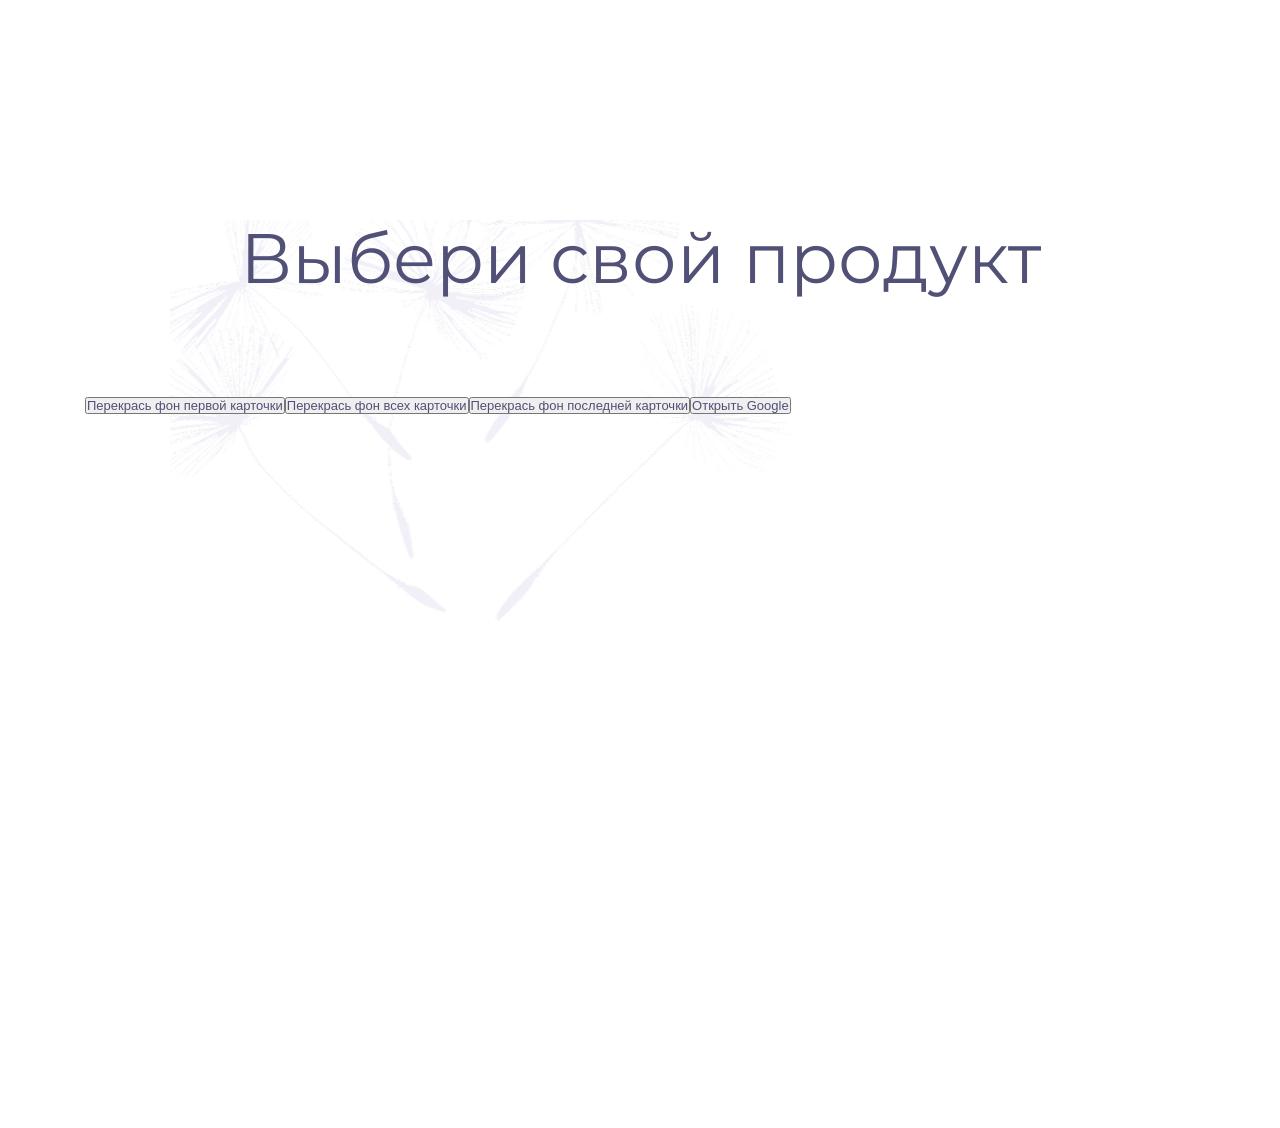
==== index.html @ 6c1dc1a9 "(Homework №8): fixed errors" ====
<!DOCTYPE html>
<html lang="en">

<head>
  <meta charset="UTF-8">
  <meta name="viewport" content="width=device-width, initial-scale=1.0">
  <link rel="preconnect" href="https://fonts.googleapis.com">
  <link rel="preconnect" href="https://fonts.gstatic.com" crossorigin>
  <link href="https://fonts.googleapis.com/css2?family=Montserrat:ital,wght@0,100..900;1,100..900&display=swap"
    rel="stylesheet">
  <title>Product card</title>
  <link rel="stylesheet" href="style.css">
</head>

<body style="font-family: Montserrat;">
  <div class="all-elements">
    <div class="background-picture">
      <h1 class="product-selection_title">Выбери свой продукт</h1>
      <div class="buttons">
        <button id="recolor-first-card-button">Перекрась фон первой карточки</button>
        <button id="recolor-all-card-button">Перекрась фон всех карточки</button>
        <button id="recolor-last-card-button">Перекрась фон последней карточки</button>
        <button id="open-google-button">Открыть Google</button>
      </div>
      <div class="products-list">
      </div>
    </div>
  </div>
  <template id="product-template">
    <div class="product-card">
      <img class="product-image">
      <p class="product-skin-type"></p>
      <h3 class="product-title"></h3>
      <p class="product-description"></p>
      <span class="product-card_text">Состав:</span>
      <ul class="product-compound"></ul>
      <div class="product-price">
        <span class="price-label">Цена:</span>
        <span class="price"></span>
      </div>
    </div>
  </template>
  <script type="module" src="homework-8.js"></script>
</body>

</html>
---- style.css ----
* {
  box-sizing: border-box;
  padding: 0;
  color: #515076;
  line-height: 13px;
  font-size: 13px;
  letter-spacing: normal;
}

.all-elements {
  max-width: 1110px;
  width:100%;
  margin: 0% auto;
}

.product-selection_title {
  max-width: 850px;
  width: 100%;
  margin: 220px auto 100px;
  text-align: center;
  font-weight: 400;
  font-size: 70px;
  color: #515076;
  line-height: 1.1;
}

.background-picture {
  position: relative;
  background: url("image/bg-flowers.png");
  background-repeat: no-repeat; 
  background-position: left 85px top -100px;
  background-size: 650px auto;
  width: 100%;
  min-height: 100vh;
}

.buttons {
  display: flex;
  top: 120px;
  right: -20%;
  margin-bottom: 50px;
  width: 100%;
  border-radius: 0
}

.products-list {
  display: flex;
  flex-wrap: wrap;
  justify-content: center;
  width: 100%;
  gap: 30px;
}

.product-card {
  display: flex;
  flex-direction: column;
  flex: 1 1 300px;
  max-width: 340px;
  min-height: 573px;
  background-color: #f7f7fa;
  border: 1px solid #f7f7fa;
  padding: 25px;
}

.product-image {
  width: 290px;
  margin: 0 auto;
}

.product-skin-type {
  font-weight: 400;
  font-size: 12px;
  line-height: 24px;
  text-transform: uppercase;
  color: #A5A3B9;
}

.product-card_text {
  display: block;
  margin-bottom: 5px;
  font-weight: 400;
}

.product-title {
  font-size: 20px;
  line-height:1.3;
  color: #515076;
}

.product-description { 
  margin-bottom: 15px;
  line-height: 20px;
}

.product-compound {
  list-style-type: circle;
  padding-left: 17px;
  margin-bottom: 25px;
  margin-top: 5px;
}

.product-price {
  display: flex;
  justify-content: space-between;
  align-items: center;
  margin-top: auto;
}

.product-label {
  font-weight: 400;
  font-size: 20px;
  line-height: 24px;
}

.product-card.is-purple {
  background-color: #600361 !important;
  color: white;
}
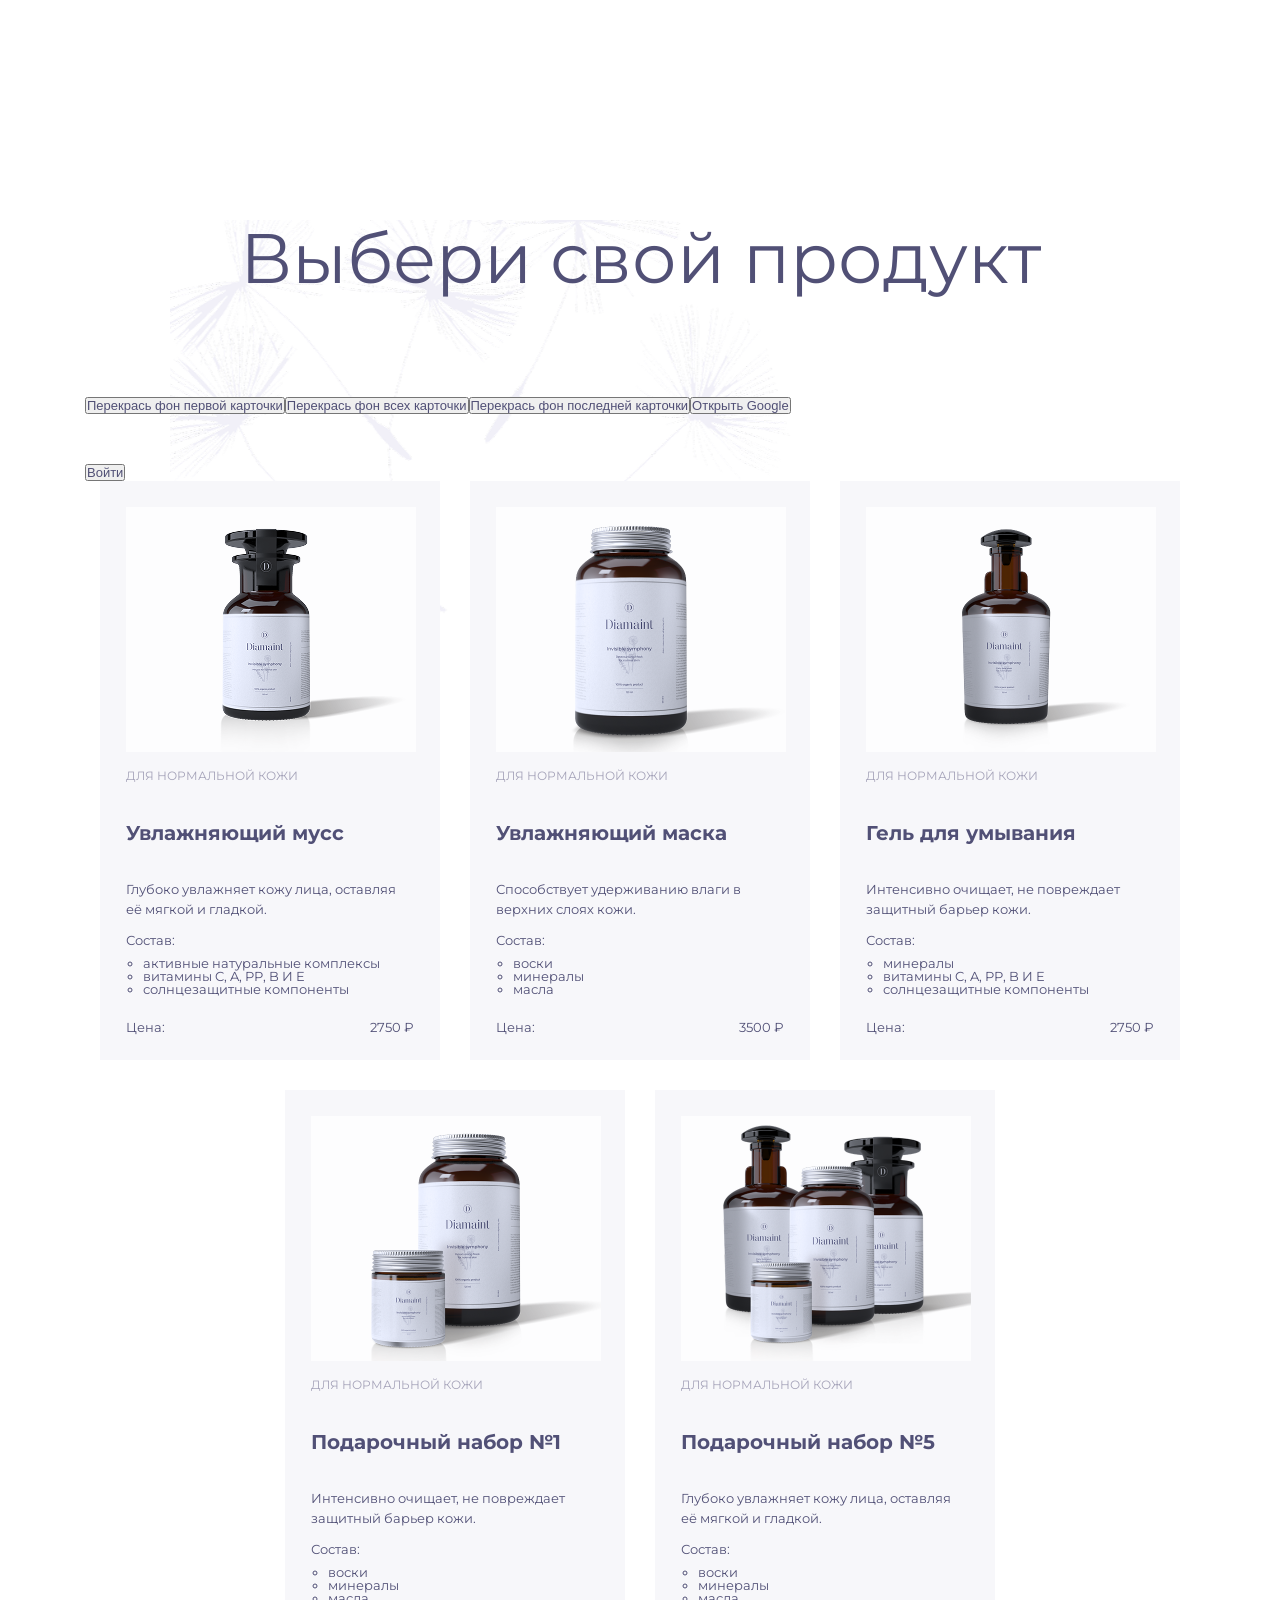
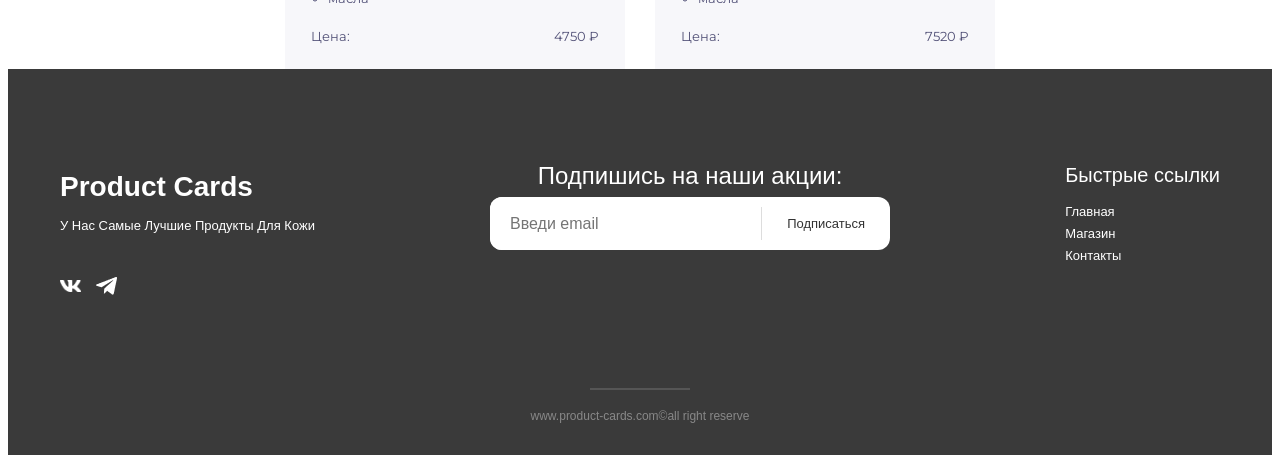
==== commit c1d955ee: "Homework №9: form and modal window" ====
--- a/index.html
+++ b/index.html
@@ -22,8 +22,10 @@
         <button id="recolor-last-card-button">Перекрась фон последней карточки</button>
         <button id="open-google-button">Открыть Google</button>
       </div>
-      <div class="products-list">
+      <div class="registration">
+          <button type="submit" class="open-btn">Войти</button>
       </div>
+      <div class="products-list"></div>
     </div>
   </div>
   <template id="product-template">
@@ -40,7 +42,79 @@
       </div>
     </div>
   </template>
-  <script type="module" src="homework-8.js"></script>
+
+  <footer class="footer">
+
+    <div class="footer__container">
+
+      <div class="footer__brand">
+        <div class="footer__title">Product Cards</div>
+        <p class="footer__description">У Нас Самые Лучшие Продукты Для Кожи</p>
+        <div class="footer__socials">
+          <a href="https://t.me"> <img src="./image/telegram.png" alt="telegram"></a>
+          <a href="https://vk.com"> <img src="./image/vk.png" alt="vk"></a>
+        </div>
+      </div>
+      
+      <div class="footer__subscribe">
+        <div class="footer__subscribe-label">Подпишись на наши акции:</div>
+        <form class="subscribe-form" id="subscribe-form" action="" method="get">
+          <input type="email" name="email" class="subscribe-form__input" placeholder="Введи email" required>
+          <button type="submit" class="subscribe-form__button">Подписаться</button>
+        </form>
+      </div>
+
+      <nav class="footer__nav">
+        <h4><a href="#">Быстрые ссылки</a></h4>
+        <ul>
+          <li><a href="#">Главная</a></li>
+          <li><a href="#">Магазин</a></li>
+          <li><a href="#">Контакты</a></li>
+        </ul>
+      </nav> 
+    </div>
+
+    <div class="footer__bottom">
+      <hr class="footer__divider">
+      <p class="footer__copyright">www.product-cards.com©all right reserve</p>
+    </div>
+
+  </footer>
+
+  <div class="overlay" id="modalOverlay">
+    <form id="reg-form">
+      <span class="close-cross">&times;</span> 
+      <h1>Регистрация</h1>
+
+      <div class="form-group">
+        <label for="firstname">Имя</label>
+        <input id="firstname" placeholder="Введите своё имя" name="firstname" type="text"required>
+      </div>
+      <div class="form-group">
+        <label for="lastname">Фамилию</label>
+        <input id="lastname" placeholder="Введите свою фамилию" name="lastname" type="text"required>
+      </div>
+      <div class="form-group">
+        <label for="dob">Дата рождения</label>
+        <input id="dob" placeholder="Введите свою дату рождения" name="dateOfBirth" type="date"required>
+      </div>
+      <div class="form-group">
+        <label for="userName">Логин</label>
+        <input id="userName" placeholder="Логин" name="userName" type="text"required>
+      </div>
+      <div class="form-group">
+        <label for="password">Пароль</label>
+        <input id="password" placeholder="Пароль" name="password" type="password" minlength="6" required>
+      </div>
+      <div class="form-group">
+        <label for="confirmPassword">Повторите пароль</label>
+        <input id="confirmPassword" placeholder="Повторите пароль" name="confirmPassword" type="password"required>
+      </div>
+      <button type="submit">Зарегистрироваться</button>
+      <button type="button" id="cancel-btn">Закрыть</button>
+    </form>
+  </div>
+  <script type="module" src="homework-9.js"></script>
 </body>
 
 </html>
--- a/style.css
+++ b/style.css
@@ -115,4 +115,209 @@
 .product-card.is-purple {
   background-color: #600361 !important;
   color: white;
+}
+.footer {
+  background-color: #3A3A3A;
+  padding: 60px 0 20px; /* Увеличили отступ сверху для красоты */
+  color: #ffffff;
+  text-align: center;
+  font-family: Arial, sans-serif;
+}
+/* ЦЕНТРАЛЬНАЯ КОЛОНКА (Контейнер) */
+.footer__container {
+  display: flex;
+  justify-content: space-between;
+  align-items: flex-start; /* Выравнивает все три головы по верхней линии */
+  max-width: 1200px;
+  margin: 0 auto;
+  padding: 40px 20px;
+}
+/* ЛЕВАЯ КОЛОНКА (Media) */
+.footer__brand {
+  margin-top: 0; /* Обнулили, чтобы не падало ниже остальных */
+}
+
+.footer__brand img {
+  width: 21px;
+  height: 21px;
+  object-fit: contain;
+  margin-right: 15px; /* Отступ между иконками */
+  filter: brightness(0) invert(1);
+}
+
+.footer__title {
+  font-weight: 700;
+  font-size: 28px;
+  margin: 0 0 10px 0; /* Только отступ вниз */
+  color: #ffffff;
+  text-align: left; 
+  line-height: 1.3;
+}
+
+.footer__description {
+  color: #ffffff;
+  text-align: left; 
+  margin-bottom: 40px; /* Это расстояние отодвинет иконки ниже от текста */
+  line-height: 1.3;   
+}
+
+.footer__socials {
+  display: flex;
+  margin-top: 20px; /* Расстояние от текста до иконок */
+  width: auto;      /* Убрали 20px, чтобы иконки не теснились */
+}
+/* Блок МЕНЮ и ССЫЛОК */
+.footer__nav h4 {
+  margin: 0 0 15px 0 !important; /* Убрали отступ сверху, чтобы выровнять в ряд */
+  padding: 0 !important;
+  line-height: 1.2;
+}
+
+.footer__nav h4 a {
+  color: #ffffff;
+  text-decoration: none;
+  font-size: 20px;
+  font-weight: 400;
+}
+
+.footer__nav ul li a {
+  color: #ffffff;
+  text-decoration: none;
+  line-height: 1.7;
+}
+
+.footer__nav ul {
+  list-style: none;
+  padding-left: 0;
+  margin-top: 10px;
+  text-align: left; 
+}
+/* ФОРМА ПОДПИСКИ */
+.footer__subscribe {
+  display: flex;
+  flex-direction: column;
+  align-items: center; /* Центрирует текст СТРОГО над формой */
+}
+
+.footer__subscribe-label {
+  color: #ffffff;
+  font-weight: 400;
+  font-size: 24px;
+  margin: 0 0 15px 0; /* Отступ только вниз до формы */
+  width: auto;
+  height: auto;
+  text-align: center;
+}
+
+.subscribe-form {
+  display: flex;
+  background-color: #fff;
+  border-radius: 12px;
+  width: 400px;
+  margin: 0; /* Убрали auto, центрует родитель .footer-center */
+  overflow: hidden;
+}
+
+.subscribe-form__input {
+  flex-grow: 1;
+  border: none;
+  padding: 15px 20px;
+  outline: none;
+  font-size: 16px;
+  color: #333; /* Текст в поле будет темным */
+}
+
+.subscribe-form__button {
+  background: none;
+  border: none;
+  border-left: 1px solid #ddd;
+  padding: 10px 25px;
+  margin: 10px 0;
+  cursor: pointer;
+  font-weight: 500;
+  color: #333;
+  transition: 0.2s;
+}
+
+.subscribe-form__button:hover {
+  color: #000;
+}
+/* НИЖНЯЯ ЧАСТЬ ФУТЕРА */
+.footer__bottom {
+  margin-top: 50px;
+  text-align: center;
+}
+
+.footer__divider {
+  width: 100px;
+  border: 0.5px solid #555;
+  margin: 20px auto;
+}
+
+.footer__copyright {
+  color: #888;
+  font-size: 12px;
+}
+.overlay {
+  display: none; /* Скрыто по умолчанию */
+  position: fixed;
+  top: 0;
+  left: 0;
+  width: 100%;
+  height: 100%;
+  background-color: rgba(0, 0, 0, 0.7); /* Черный на 70% прозрачности */
+  z-index: 1000;
+  
+  /* Центрируем форму внутри оверлея */
+  align-items: center;
+  justify-content: center;
+}
+
+.overlay.modal-showed {
+  display: flex; /* Показываем, когда добавлен класс */
+
+}
+
+
+#reg-form {
+  background: white;
+  padding: 30px;
+  border-radius: 10px;
+  display: flex;
+  flex-direction: column;
+  gap: 15px; /* Отступы между инпутами */
+  width: 100%;
+  max-width: 400px;
+  box-shadow: 0 4px 15px rgba(0, 0, 0, 0.3);
+}
+.close-cross {
+  position: absolute;
+  top: 10px;
+  right: 15px;
+  font-size: 24px;
+  cursor: pointer;
+  color: #999;
+}
+.close-cross:hover {
+  color: #000; /* Темнеет при наведении */
+}
+#cancel-btn {
+  background-color: #ccc;
+  color: #333;
+  margin-top: 5px;
+}
+
+#reg-form input {
+  padding: 10px;
+  border: 1px solid #ccc;
+  border-radius: 4px;
+}
+
+#reg-form button {
+  padding: 12px;
+  background-color: #007bff;
+  color: white;
+  border: none;
+  border-radius: 4px;
+  cursor: pointer;
 }
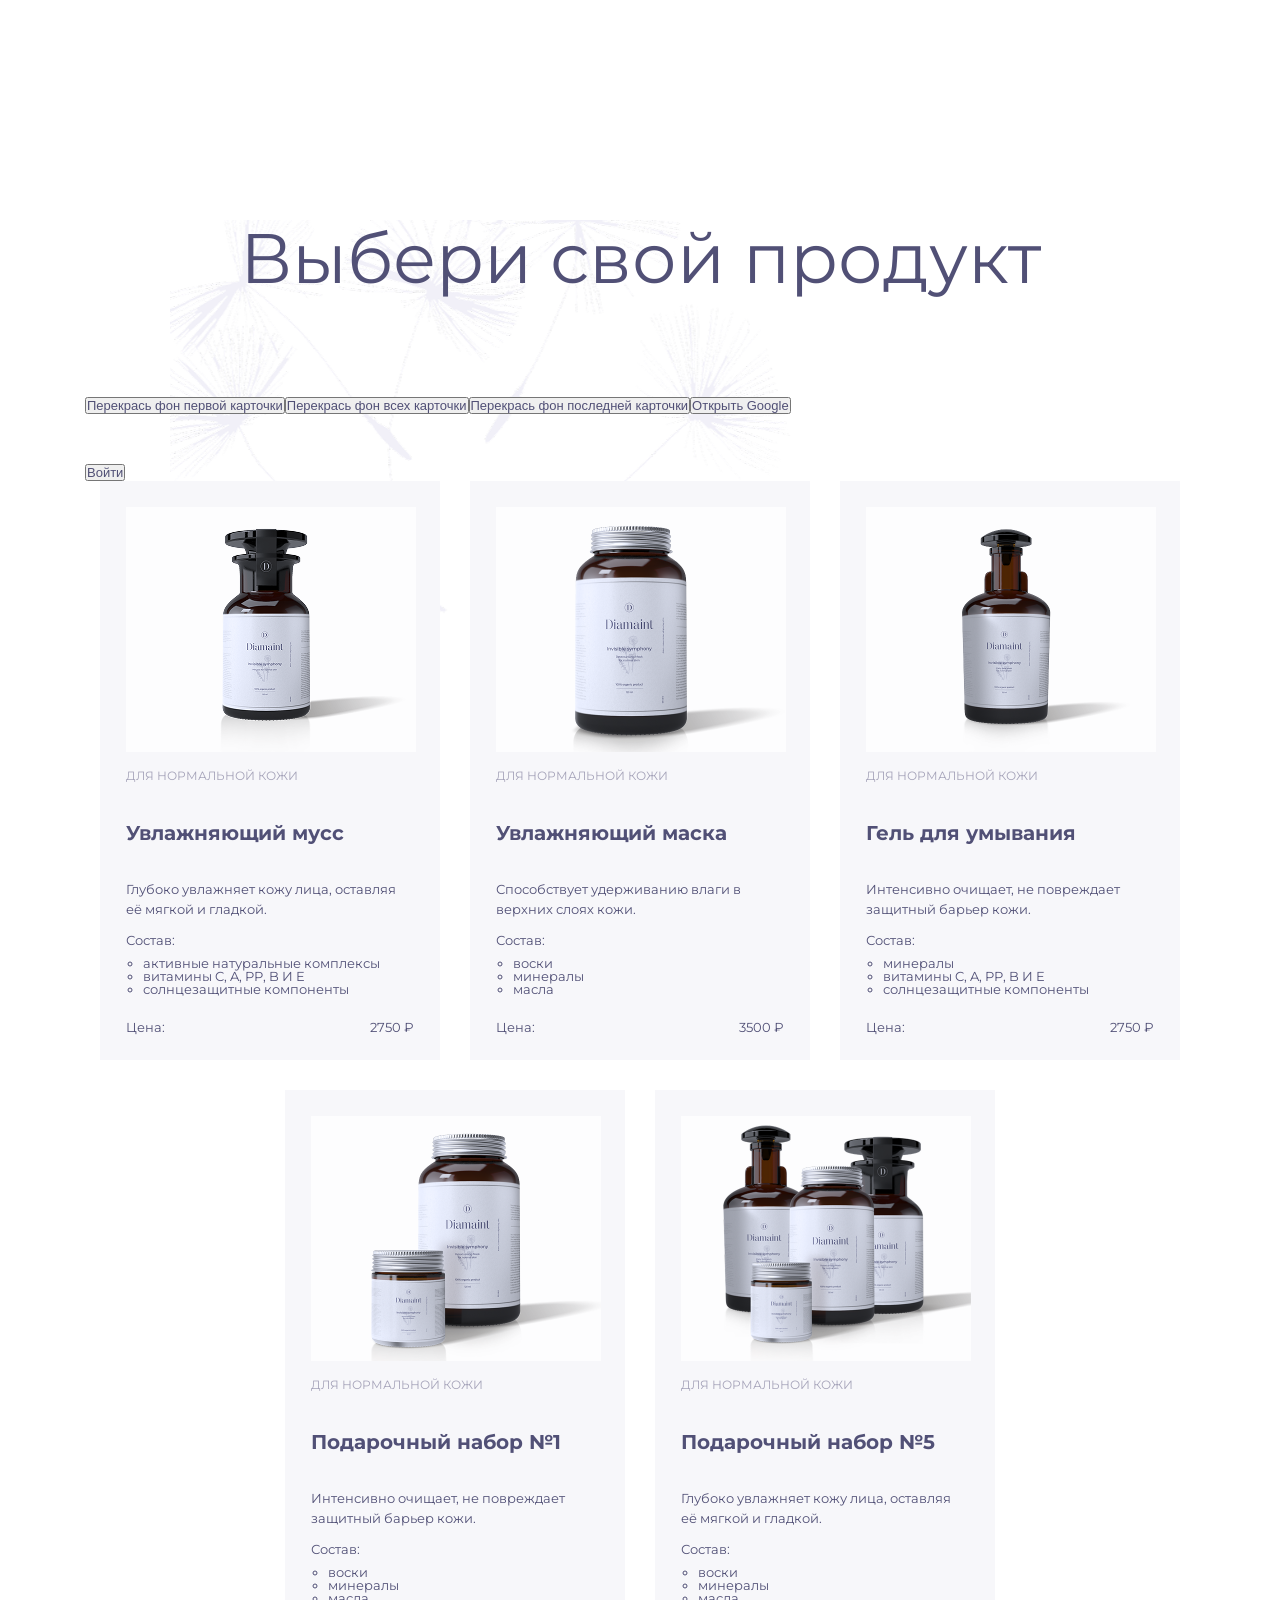
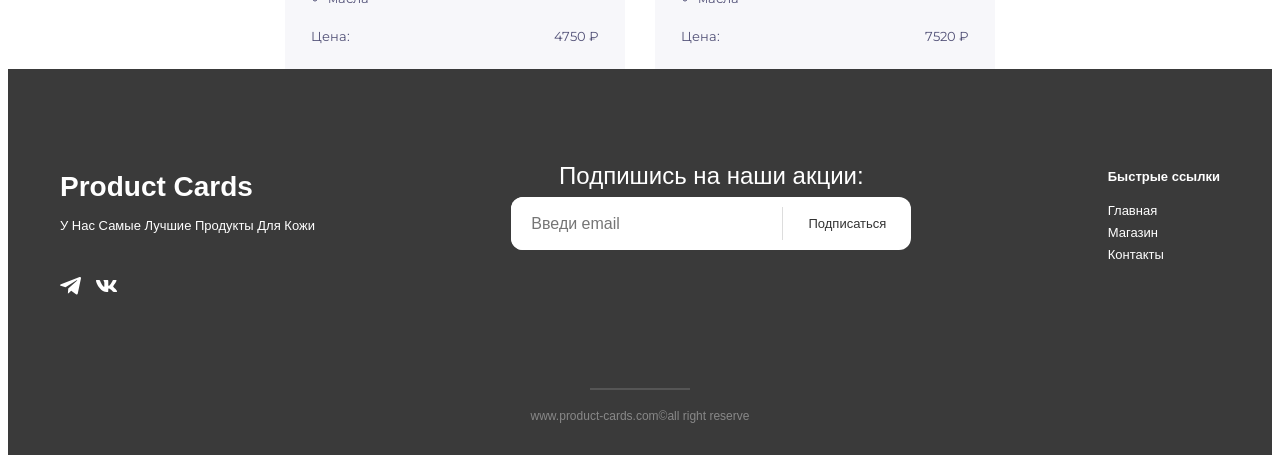
==== commit 84aa2134: "(Homework №9): Changes made" ====
--- a/index.html
+++ b/index.html
@@ -51,8 +51,8 @@
         <div class="footer__title">Product Cards</div>
         <p class="footer__description">У Нас Самые Лучшие Продукты Для Кожи</p>
         <div class="footer__socials">
-          <a href="https://t.me"> <img src="./image/telegram.png" alt="telegram"></a>
-          <a href="https://vk.com"> <img src="./image/vk.png" alt="vk"></a>
+          <a href="https://t.me"> <img src="./image/telegram-icon.svg" alt="telegram"></a>
+          <a href="https://vk.com"> <img src="./image/vk-icon.svg" alt="vk"></a>
         </div>
       </div>
       
@@ -65,11 +65,17 @@
       </div>
 
       <nav class="footer__nav">
-        <h4><a href="#">Быстрые ссылки</a></h4>
+        <h4>Быстрые ссылки</h4>
         <ul>
-          <li><a href="#">Главная</a></li>
-          <li><a href="#">Магазин</a></li>
-          <li><a href="#">Контакты</a></li>
+          <li>
+            <a href="#">Главная</a>
+          </li>
+          <li>
+            <a href="#">Магазин</a>
+          </li>
+          <li>
+            <a href="#">Контакты</a>
+          </li>
         </ul>
       </nav> 
     </div>
@@ -91,7 +97,7 @@
         <input id="firstname" placeholder="Введите своё имя" name="firstname" type="text"required>
       </div>
       <div class="form-group">
-        <label for="lastname">Фамилию</label>
+        <label for="lastname">Фамилия</label>
         <input id="lastname" placeholder="Введите свою фамилию" name="lastname" type="text"required>
       </div>
       <div class="form-group">
--- a/style.css
+++ b/style.css
@@ -116,39 +116,40 @@
   background-color: #600361 !important;
   color: white;
 }
+
 .footer {
   background-color: #3A3A3A;
-  padding: 60px 0 20px; /* Увеличили отступ сверху для красоты */
+  padding: 60px 0 20px;
   color: #ffffff;
   text-align: center;
   font-family: Arial, sans-serif;
 }
-/* ЦЕНТРАЛЬНАЯ КОЛОНКА (Контейнер) */
+
 .footer__container {
   display: flex;
   justify-content: space-between;
-  align-items: flex-start; /* Выравнивает все три головы по верхней линии */
+  align-items: flex-start;
   max-width: 1200px;
   margin: 0 auto;
   padding: 40px 20px;
 }
-/* ЛЕВАЯ КОЛОНКА (Media) */
+
 .footer__brand {
-  margin-top: 0; /* Обнулили, чтобы не падало ниже остальных */
+  margin-top: 0;
 }
 
 .footer__brand img {
   width: 21px;
   height: 21px;
   object-fit: contain;
-  margin-right: 15px; /* Отступ между иконками */
+  margin-right: 15px;
   filter: brightness(0) invert(1);
 }
 
 .footer__title {
   font-weight: 700;
   font-size: 28px;
-  margin: 0 0 10px 0; /* Только отступ вниз */
+  margin: 0 0 10px 0;
   color: #ffffff;
   text-align: left; 
   line-height: 1.3;
@@ -157,18 +158,19 @@
 .footer__description {
   color: #ffffff;
   text-align: left; 
-  margin-bottom: 40px; /* Это расстояние отодвинет иконки ниже от текста */
-  line-height: 1.3;   
+  margin-bottom: 40px;
+  line-height: 1.3;
 }
 
 .footer__socials {
   display: flex;
-  margin-top: 20px; /* Расстояние от текста до иконок */
-  width: auto;      /* Убрали 20px, чтобы иконки не теснились */
-}
-/* Блок МЕНЮ и ССЫЛОК */
+  margin-top: 20px;
+  width: auto;
+}
+
 .footer__nav h4 {
-  margin: 0 0 15px 0 !important; /* Убрали отступ сверху, чтобы выровнять в ряд */
+  color: #ffffff;
+  margin: 0 0 15px 0 !important;
   padding: 0 !important;
   line-height: 1.2;
 }
@@ -192,18 +194,18 @@
   margin-top: 10px;
   text-align: left; 
 }
-/* ФОРМА ПОДПИСКИ */
+
 .footer__subscribe {
   display: flex;
   flex-direction: column;
-  align-items: center; /* Центрирует текст СТРОГО над формой */
+  align-items: center;
 }
 
 .footer__subscribe-label {
   color: #ffffff;
   font-weight: 400;
   font-size: 24px;
-  margin: 0 0 15px 0; /* Отступ только вниз до формы */
+  margin: 0 0 15px 0;
   width: auto;
   height: auto;
   text-align: center;
@@ -214,7 +216,7 @@
   background-color: #fff;
   border-radius: 12px;
   width: 400px;
-  margin: 0; /* Убрали auto, центрует родитель .footer-center */
+  margin: 0;
   overflow: hidden;
 }
 
@@ -224,7 +226,7 @@
   padding: 15px 20px;
   outline: none;
   font-size: 16px;
-  color: #333; /* Текст в поле будет темным */
+  color: #333;
 }
 
 .subscribe-form__button {
@@ -242,7 +244,7 @@
 .subscribe-form__button:hover {
   color: #000;
 }
-/* НИЖНЯЯ ЧАСТЬ ФУТЕРА */
+
 .footer__bottom {
   margin-top: 50px;
   text-align: center;
@@ -258,38 +260,37 @@
   color: #888;
   font-size: 12px;
 }
+
 .overlay {
-  display: none; /* Скрыто по умолчанию */
+  display: none;
   position: fixed;
   top: 0;
   left: 0;
   width: 100%;
   height: 100%;
-  background-color: rgba(0, 0, 0, 0.7); /* Черный на 70% прозрачности */
+  background-color: rgba(0, 0, 0, 0.7);
   z-index: 1000;
-  
-  /* Центрируем форму внутри оверлея */
   align-items: center;
   justify-content: center;
 }
 
 .overlay.modal-showed {
-  display: flex; /* Показываем, когда добавлен класс */
-
-}
-
+  display: flex;
+}
 
 #reg-form {
+  position: absolute;
   background: white;
   padding: 30px;
   border-radius: 10px;
   display: flex;
   flex-direction: column;
-  gap: 15px; /* Отступы между инпутами */
+  gap: 15px;
   width: 100%;
   max-width: 400px;
   box-shadow: 0 4px 15px rgba(0, 0, 0, 0.3);
 }
+
 .close-cross {
   position: absolute;
   top: 10px;
@@ -298,9 +299,11 @@
   cursor: pointer;
   color: #999;
 }
+
 .close-cross:hover {
-  color: #000; /* Темнеет при наведении */
-}
+  color: #000;
+}
+
 #cancel-btn {
   background-color: #ccc;
   color: #333;
